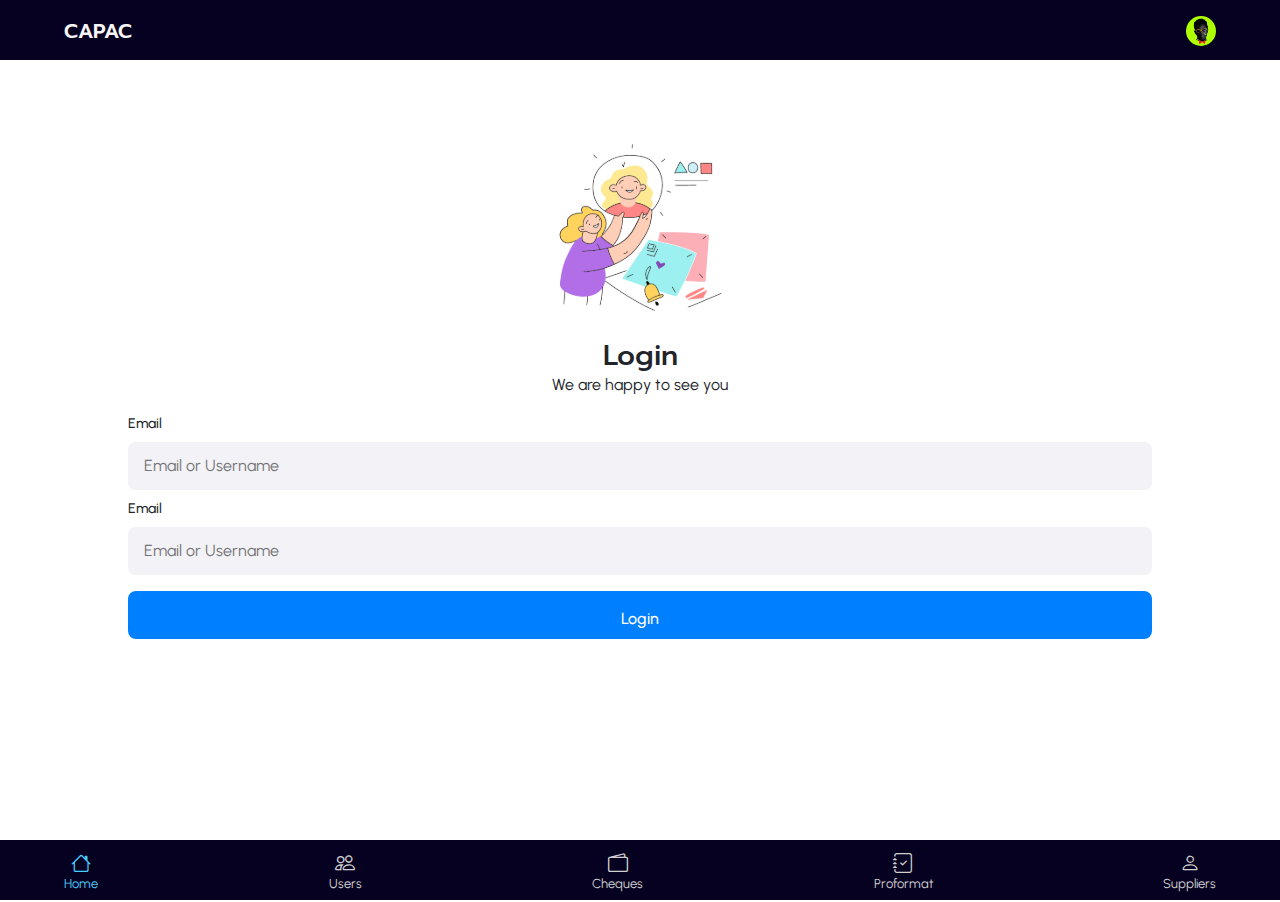
==== index.html @ 7c979ce4 "Setup the foundation" ====
<!DOCTYPE html>
<html lang="en">
<head>
    <meta charset="UTF-8">
    <meta name="viewport" content="width=device-width, initial-scale=1.0">
    <title>Home</title>
    <!-- Include custom css -->
    <link rel="stylesheet" href="./css/main.css">
    <!-- Css link / Google Font Prompt and Urbanist -->
    <link rel="preconnect" href="https://fonts.googleapis.com">
    <link rel="preconnect" href="https://fonts.gstatic.com" crossorigin>
    <link href="https://fonts.googleapis.com/css2?family=Prompt:wght@100;300;400;500;600;700;800;900&family=Urbanist:ital,wght@0,100..900;1,100..900&display=swap" rel="stylesheet">

    <!-- Include BootStrap -->
    <link href="https://cdn.jsdelivr.net/npm/bootstrap@5.3.3/dist/css/bootstrap.min.css" rel="stylesheet" integrity="sha384-QWTKZyjpPEjISv5WaRU9OFeRpok6YctnYmDr5pNlyT2bRjXh0JMhjY6hW+ALEwIH" crossorigin="anonymous">

    <!-- Import Icons -->
    <link rel="stylesheet" href="https://cdn.jsdelivr.net/npm/bootstrap-icons@1.11.3/font/bootstrap-icons.min.css">
</head>
<body>

    <div class="main-menu bg-dark-2  position-absolute bottom-0">
       <div class="mobile--content mx-auto">
            <div class="d-flex justify-content-between align-items-center">
                <a class="navigation active white-4 d-flex justify-content-center align-items-center flex-column" href="">
                    <i class="bi bi-house"></i>
                    <span class="">Home</span>
                </a>
                <a class="navigation white-4 d-flex justify-content-center align-items-center flex-column" href="">
                    <i class="bi bi-people"></i>
                    <span class="">Users</span>
                </a>
                <a class="navigation white-4 d-flex justify-content-center align-items-center flex-column" href="">
                    <i class="bi bi-wallet2"></i>
                    <span class="">Cheques</span>
                </a>
                <a class="navigation white-4 d-flex justify-content-center align-items-center flex-column" href="">
                    <i class="bi bi-journal-check"></i>
                    <span class="">Proformat</span>
                </a>
                <a class="navigation white-4 d-flex justify-content-center align-items-center flex-column" href="">
                    <i class="bi bi-person"></i>
                    <span class="">Suppliers</span>
                </a>
            
            </div>
       </div>
    </div>

    <header class="bg-dark-2">
        <div class="mobile--content mx-auto">
            <div class="d-flex justify-content-between align-items-center">
                <div class="logo">
                    <span class="fs-20 prompt-semibold white-1">CAPAC</span>
                </div>
                <div class=" profile rounded-circle bg-blue overflow-hidden">
                    <img src="./img/prodile.jpg" alt="" srcset="" class="img-fluid w-100 h-100">
                </div>
            </div>
        </div>
    </header>

    <div class="form-login ">
        <div class="w-80 mx-auto">
            <div class="img-log mx-auto mb-4">
                <img src="./img/loginn.svg" alt="" srcset="" class="w-100 h-100 img-fluid">
            </div>
            <h1 class="fs-28 text-center prompt-medium mb-0">Login</h1>
            <p class="text-center">We are happy to see you </p>

            <form action="" method="post">
                <div class="d-flex flex-column mb-2">
                    <label for="" class="fs-14 dark-gray-4 urbanist-medium mb-2">Email</label>
                    <input type="email" name="" id="" class="h-48 bg-gray-2 gray-3 p-16 rounded-8" placeholder="Email or Username">
                </div>
                <div class="d-flex flex-column mb-3">
                    <label for="" class="fs-14 dark-gray-4 urbanist-medium mb-2">Email</label>
                    <input type="email" name="" id="" class="h-48 bg-gray-2 gray-3 p-16 rounded-8" placeholder="Email or Username">
                </div>
                <div class="d-flex flex-column mb-3">
                    <button class="p-16 h-48 bg-blue white rounded-8 fs-16 urbanist-medium">Login</button>
                </div>
            </form>
        </div>
    </div>

    <!--Include JS Icons -->
    
    <!-- Include JS BootStrap -->
    <script src="https://cdn.jsdelivr.net/npm/bootstrap@5.3.3/dist/js/bootstrap.min.js" integrity="sha384-0pUGZvbkm6XF6gxjEnlmuGrJXVbNuzT9qBBavbLwCsOGabYfZo0T0to5eqruptLy" crossorigin="anonymous"></script>
    
</body>
</html>
---- css/main.css ----
/* import all css file */
@import url(font.css);
@import url(utilities.css);

*{
    margin: 0;
    padding: 0;
}
a {
    text-decoration: none !important;
}
input{
    border: none !important;
    font-size: 1rem;
}
input:focus{
    border: none !important;
    box-shadow: none !important;
}

button{
    border: none !important;
}
body{
    font-family: "urbanist", sans-serif !important;
    font-weight: 400;
    font-style: normal;
}
/* navigation */
.main-menu{
    width: 100%;
    height: 60px;
}

.navigation .bi{
    font-size: 20px;
    margin-bottom: -4px;
}

.navigation span{
    font-size: 13px;
}

.navigation.active{
    color: #48CEFF !important;
}

/* header */
header{
    height: 60px;
    padding: 8px 0;
}
.logo{
    width: 60px;
    height: 30px;
}
.profile{
    width: 30px;
    height: 30px;
}
header + .section {
    margin-top: 3rem;
  }

div:last-of-type .section{
    margin-bottom: 70px;
}
/* login Form */
.form-login{
    padding: 80px 0px !important;
}
.img-log{
    width: 175px;
    height: 175px;
}

/*  */
.box{
    width: 106px;
    height: 45px;
}
.bt-badge{
    height: 32px;
    padding: 6px 8px;
}

.search{
    height: 50px;
}

.user-img{
    height: 50px;
    width: 50px;
}

.profile-box{
    border-radius: 2.5rem 2.5rem 0 0;
    padding: 3rem 0 3rem 0 ;
}
.section-link{
    padding: 1.5rem 0 1.5rem 0 ;
    margin-bottom: 100px;
}
.user-p{
    width: 100px;
    height: 100px;
}
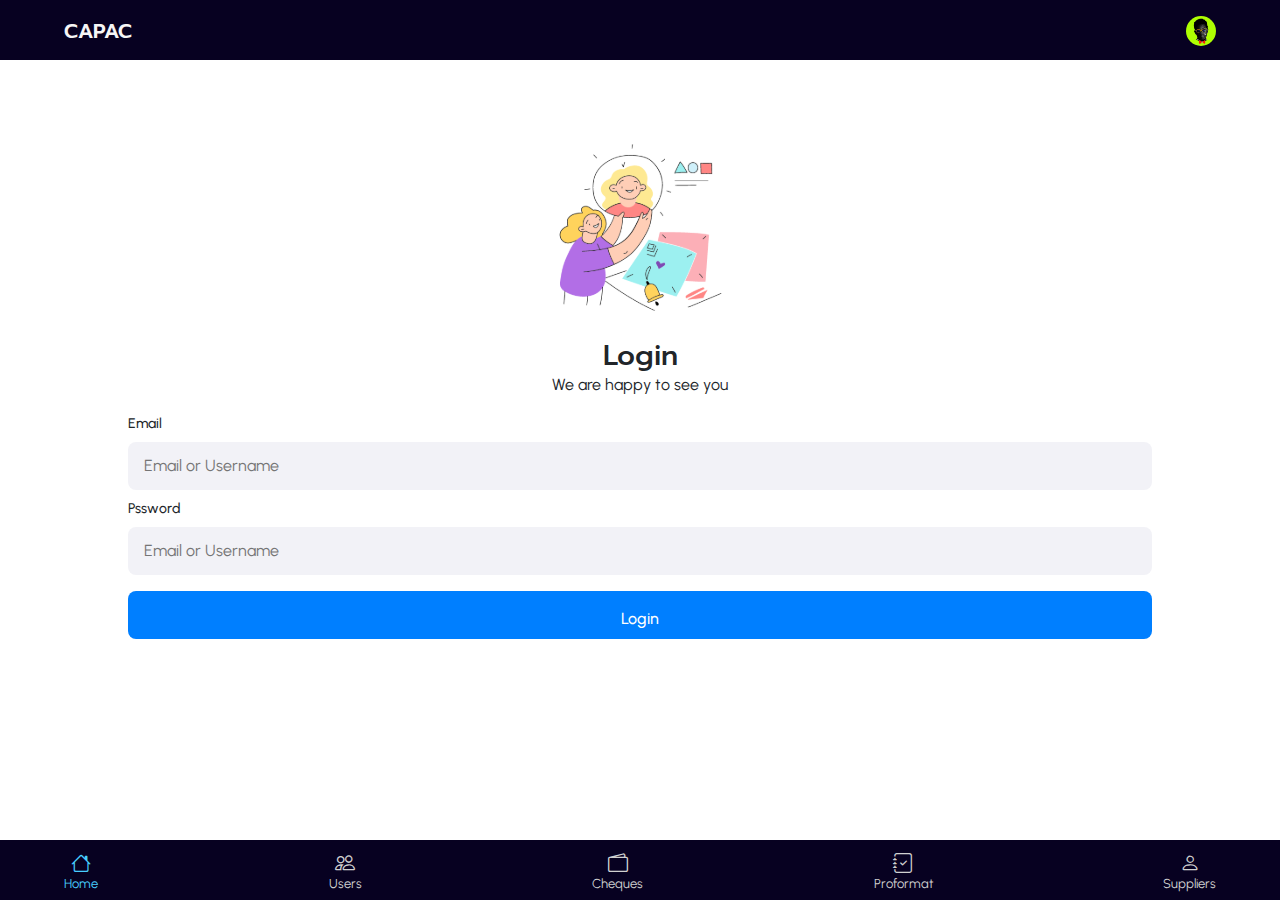
==== commit 76f0c50d: "fix Navigation Link" ====
--- a/index.html
+++ b/index.html
@@ -22,23 +22,23 @@
     <div class="main-menu bg-dark-2  position-absolute bottom-0">
        <div class="mobile--content mx-auto">
             <div class="d-flex justify-content-between align-items-center">
-                <a class="navigation active white-4 d-flex justify-content-center align-items-center flex-column" href="">
+                <a class="navigation active white-4 d-flex justify-content-center align-items-center flex-column" href="./html/home.html">
                     <i class="bi bi-house"></i>
                     <span class="">Home</span>
                 </a>
-                <a class="navigation white-4 d-flex justify-content-center align-items-center flex-column" href="">
+                <a class="navigation white-4 d-flex justify-content-center align-items-center flex-column" href="./html/users.html">
                     <i class="bi bi-people"></i>
                     <span class="">Users</span>
                 </a>
-                <a class="navigation white-4 d-flex justify-content-center align-items-center flex-column" href="">
+                <a class="navigation white-4 d-flex justify-content-center align-items-center flex-column" href="./html/cheque.html">
                     <i class="bi bi-wallet2"></i>
                     <span class="">Cheques</span>
                 </a>
-                <a class="navigation white-4 d-flex justify-content-center align-items-center flex-column" href="">
+                <a class="navigation white-4 d-flex justify-content-center align-items-center flex-column" href="./html/proformat.html">
                     <i class="bi bi-journal-check"></i>
                     <span class="">Proformat</span>
                 </a>
-                <a class="navigation white-4 d-flex justify-content-center align-items-center flex-column" href="">
+                <a class="navigation white-4 d-flex justify-content-center align-items-center flex-column" href="./html/supplier.html">
                     <i class="bi bi-person"></i>
                     <span class="">Suppliers</span>
                 </a>
@@ -50,12 +50,12 @@
     <header class="bg-dark-2">
         <div class="mobile--content mx-auto">
             <div class="d-flex justify-content-between align-items-center">
-                <div class="logo">
+                <a class="logo" href="#">
                     <span class="fs-20 prompt-semibold white-1">CAPAC</span>
-                </div>
-                <div class=" profile rounded-circle bg-blue overflow-hidden">
+                </a>
+                <a href="./html/profile.html" class=" profile rounded-circle bg-blue overflow-hidden">
                     <img src="./img/prodile.jpg" alt="" srcset="" class="img-fluid w-100 h-100">
-                </div>
+                </a>
             </div>
         </div>
     </header>
@@ -74,8 +74,8 @@
                     <input type="email" name="" id="" class="h-48 bg-gray-2 gray-3 p-16 rounded-8" placeholder="Email or Username">
                 </div>
                 <div class="d-flex flex-column mb-3">
-                    <label for="" class="fs-14 dark-gray-4 urbanist-medium mb-2">Email</label>
-                    <input type="email" name="" id="" class="h-48 bg-gray-2 gray-3 p-16 rounded-8" placeholder="Email or Username">
+                    <label for="" class="fs-14 dark-gray-4 urbanist-medium mb-2">Pssword</label>
+                    <input type="password" name="" id="" class="h-48 bg-gray-2 gray-3 p-16 rounded-8" placeholder="Email or Username">
                 </div>
                 <div class="d-flex flex-column mb-3">
                     <button class="p-16 h-48 bg-blue white rounded-8 fs-16 urbanist-medium">Login</button>
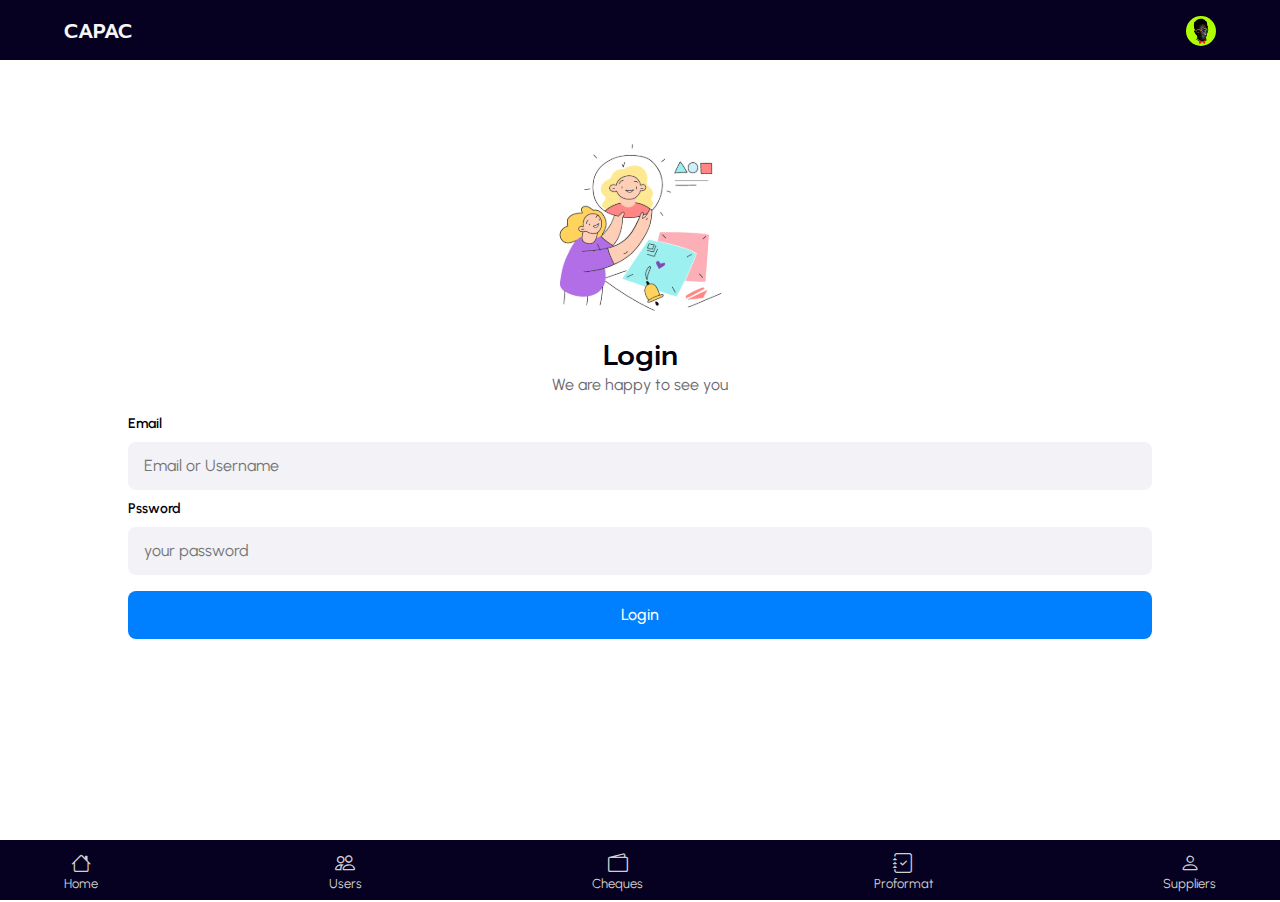
==== commit 78ff289d: "Add js event" ====
--- a/index.html
+++ b/index.html
@@ -22,7 +22,7 @@
     <div class="main-menu bg-dark-2  position-absolute bottom-0">
        <div class="mobile--content mx-auto">
             <div class="d-flex justify-content-between align-items-center">
-                <a class="navigation active white-4 d-flex justify-content-center align-items-center flex-column" href="./html/home.html">
+                <a class="navigation  white-4 d-flex justify-content-center align-items-center flex-column" href="./html/home.html">
                     <i class="bi bi-house"></i>
                     <span class="">Home</span>
                 </a>
@@ -66,19 +66,19 @@
                 <img src="./img/loginn.svg" alt="" srcset="" class="w-100 h-100 img-fluid">
             </div>
             <h1 class="fs-28 text-center prompt-medium mb-0">Login</h1>
-            <p class="text-center">We are happy to see you </p>
+            <p class="text-center gray-3">We are happy to see you </p>
 
             <form action="" method="post">
                 <div class="d-flex flex-column mb-2">
-                    <label for="" class="fs-14 dark-gray-4 urbanist-medium mb-2">Email</label>
+                    <label for="" class="fs-14 dark-gray-4 urbanist-semibold mb-2">Email</label>
                     <input type="email" name="" id="" class="h-48 bg-gray-2 gray-3 p-16 rounded-8" placeholder="Email or Username">
                 </div>
                 <div class="d-flex flex-column mb-3">
-                    <label for="" class="fs-14 dark-gray-4 urbanist-medium mb-2">Pssword</label>
-                    <input type="password" name="" id="" class="h-48 bg-gray-2 gray-3 p-16 rounded-8" placeholder="Email or Username">
+                    <label for="" class="fs-14 dark-gray-4 urbanist-semibold mb-2">Pssword</label>
+                    <input type="password" name="" id="" class="h-48 bg-gray-2 gray-3 p-16 rounded-8" placeholder="your password">
                 </div>
                 <div class="d-flex flex-column mb-3">
-                    <button class="p-16 h-48 bg-blue white rounded-8 fs-16 urbanist-medium">Login</button>
+                    <button class=" h-48 bg-blue white rounded-8 fs-16 urbanist-medium text-center">Login</button>
                 </div>
             </form>
         </div>
--- a/css/main.css
+++ b/css/main.css
@@ -26,6 +26,7 @@
     font-family: "urbanist", sans-serif !important;
     font-weight: 400;
     font-style: normal;
+    color: #020010 !important;
 }
 /* navigation */
 .main-menu{
@@ -95,14 +96,36 @@
 }
 
 .profile-box{
-    border-radius: 2.5rem 2.5rem 0 0;
+    border-radius: 2.5rem;
     padding: 3rem 0 3rem 0 ;
 }
 .section-link{
-    padding: 1.5rem 0 1.5rem 0 ;
-    margin-bottom: 100px;
+    padding: 1rem 0 1rem 0 ;
+    margin-bottom: 60px;
 }
 .user-p{
     width: 100px;
     height: 100px;
 }
+/* table */
+
+
+/* .accorddion {
+    border: 4px solid #fff;
+    background: linear-gradient(to right, #f6f9fd, #ffffff);
+  }
+  .accord-item {
+    animation: testim-show 0.5s ease-in-out forwards;
+  } */
+  .accordion-item {
+    animation: testim-show 0.5s ease-in-out forwards;
+  }
+
+  .accordion--item {
+    animation: testim-show 0.5s ease-in-out forwards;
+  }
+  
+  .hide {
+    display: none;
+    animation: testim-out 0.5s ease-in-out forwards;
+  }
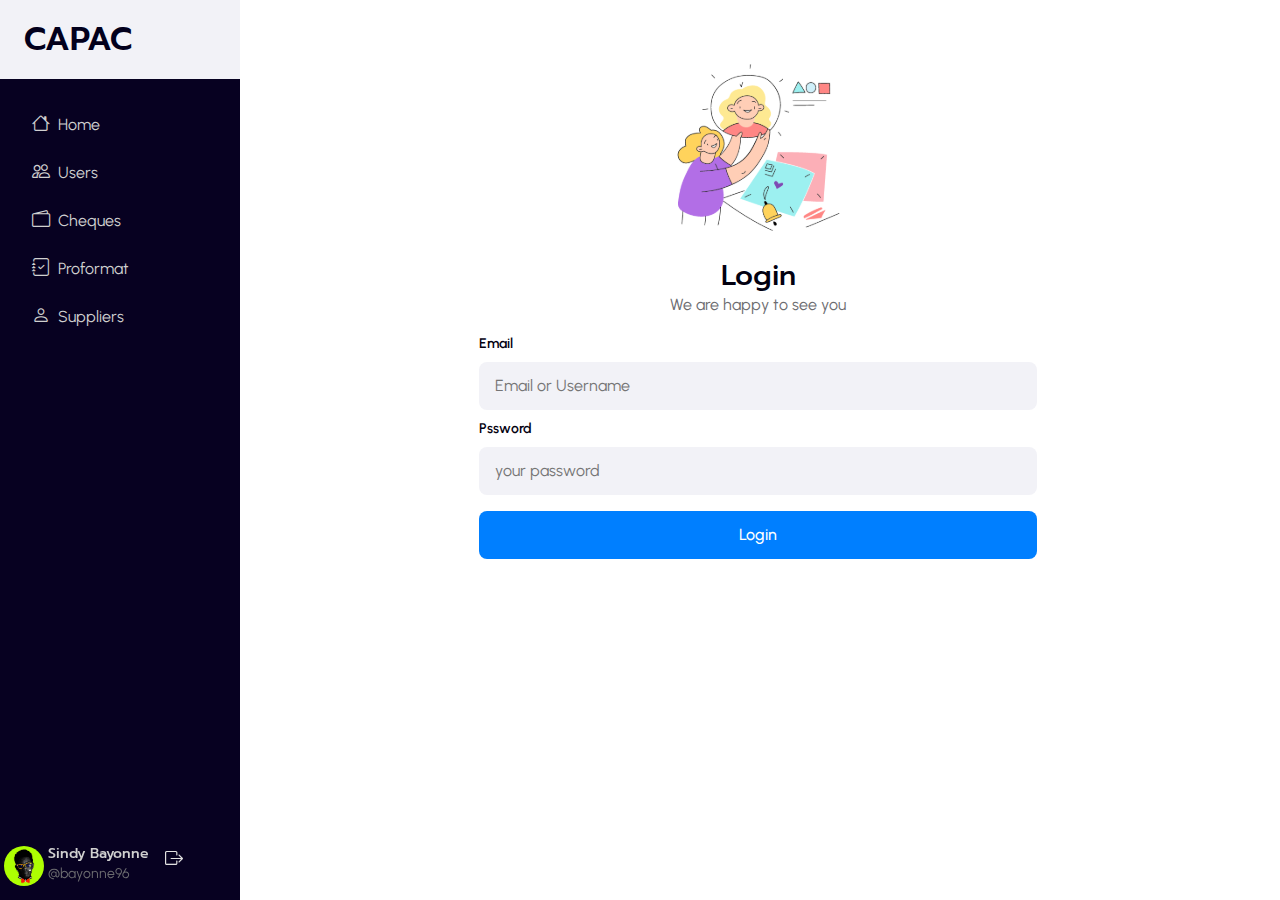
==== commit a316c6a2: "Implement web version" ====
--- a/index.html
+++ b/index.html
@@ -18,71 +18,97 @@
     <link rel="stylesheet" href="https://cdn.jsdelivr.net/npm/bootstrap-icons@1.11.3/font/bootstrap-icons.min.css">
 </head>
 <body>
+    <div class="main-body ">
+        <div class="main-menu bg-dark-2  fixed-bottom">
+            <div class="logo bg-gray-2 w-100 middle-content mb-4">
+               
+                    <span class="prompt-semibold dark-1">CAPAC</span>
+               
+            </div>
+            <div class="mobile--content mx-auto">
+                 <div class="d-flex justify-content-between align-items-center">
+                     <a class="navigation  white-4 d-flex justify-content-center align-items-center flex-column" href="./html/home.html">
+                         <i class="bi bi-house"></i>
+                         <span class="">Home</span>
+                     </a>
+                     <a class="navigation white-4 d-flex justify-content-center align-items-center flex-column" href="./html/users.html">
+                         <i class="bi bi-people"></i>
+                         <span class="">Users</span>
+                     </a>
+                     <a class="navigation white-4 d-flex justify-content-center align-items-center flex-column" href="./html/cheque.html">
+                         <i class="bi bi-wallet2"></i>
+                         <span class="">Cheques</span>
+                     </a>
+                     <a class="navigation white-4 d-flex justify-content-center align-items-center flex-column" href="./html/proformat.html">
+                         <i class="bi bi-journal-check"></i>
+                         <span class="">Proformat</span>
+                     </a>
+                     <a class="navigation white-4 d-flex justify-content-center align-items-center flex-column" href="./html/supplier.html">
+                         <i class="bi bi-person"></i>
+                         <span class="">Suppliers</span>
+                     </a>
+                 
+                 </div>
+            </div>
+          
+            <div class="web-profile d-flex  fixed-bottom gap-3">
+                <div class="d-flex gap-1">
+                    <div class="web-pro-img rounded-circle overflow-hidden">
+                        <img src="./img/prodile.jpg" alt="" srcset="" class="w-100 h-100 img-fluid">
+                    </div>
+                    <div class="">
+                        <h4 class="fs-14 prompt-medium white-4 mb-0">Sindy Bayonne</h4>
+                        <p class="gray-3 fs-14">@bayonne96</p>
+                    </div>
+                </div>
+                <i class="bi bi-box-arrow-right white-3 fs-18"></i>
+            </div>
+        </div>
+         <div class="main-content w-100">
+            <section class="form-login mx-auto">
+                <div class="w-80 mx-auto">
+                    <div class="img-log mx-auto mb-4">
+                        <img src="./img/loginn.svg" alt="" srcset="" class="w-100 h-100 img-fluid">
+                    </div>
+                    <h1 class="fs-28 text-center prompt-medium mb-0">Login</h1>
+                    <p class="text-center gray-3">We are happy to see you </p>
+        
+                    <form action="" method="post">
+                        <div class="d-flex flex-column mb-2">
+                            <label for="" class="fs-14 dark-gray-4 urbanist-semibold mb-2">Email</label>
+                            <input type="email" name="" id="" class="h-48 bg-gray-2 gray-3 p-16 rounded-8" placeholder="Email or Username">
+                        </div>
+                        <div class="d-flex flex-column mb-3">
+                            <label for="" class="fs-14 dark-gray-4 urbanist-semibold mb-2">Pssword</label>
+                            <input type="password" name="" id="" class="h-48 bg-gray-2 gray-3 p-16 rounded-8" placeholder="your password">
+                        </div>
+                        <div class="d-flex flex-column mb-3">
+                            <button class=" h-48 bg-blue white rounded-8 fs-16 urbanist-medium text-center">Login</button>
+                        </div>
+                    </form>
+                </div>
+            </section>
+         </div>
+    </div>
+   
 
-    <div class="main-menu bg-dark-2  position-absolute bottom-0">
-       <div class="mobile--content mx-auto">
-            <div class="d-flex justify-content-between align-items-center">
-                <a class="navigation  white-4 d-flex justify-content-center align-items-center flex-column" href="./html/home.html">
-                    <i class="bi bi-house"></i>
-                    <span class="">Home</span>
-                </a>
-                <a class="navigation white-4 d-flex justify-content-center align-items-center flex-column" href="./html/users.html">
-                    <i class="bi bi-people"></i>
-                    <span class="">Users</span>
-                </a>
-                <a class="navigation white-4 d-flex justify-content-center align-items-center flex-column" href="./html/cheque.html">
-                    <i class="bi bi-wallet2"></i>
-                    <span class="">Cheques</span>
-                </a>
-                <a class="navigation white-4 d-flex justify-content-center align-items-center flex-column" href="./html/proformat.html">
-                    <i class="bi bi-journal-check"></i>
-                    <span class="">Proformat</span>
-                </a>
-                <a class="navigation white-4 d-flex justify-content-center align-items-center flex-column" href="./html/supplier.html">
-                    <i class="bi bi-person"></i>
-                    <span class="">Suppliers</span>
-                </a>
-            
-            </div>
-       </div>
-    </div>
-
-    <header class="bg-dark-2">
+    <header class="bg-dark-2 py-2 mobile-header">
         <div class="mobile--content mx-auto">
             <div class="d-flex justify-content-between align-items-center">
-                <a class="logo" href="#">
-                    <span class="fs-20 prompt-semibold white-1">CAPAC</span>
-                </a>
-                <a href="./html/profile.html" class=" profile rounded-circle bg-blue overflow-hidden">
-                    <img src="./img/prodile.jpg" alt="" srcset="" class="img-fluid w-100 h-100">
-                </a>
+                <div class="d-flex align-items-center gap-2">
+                    <i class="bi bi-filter-left white-4 fs-28 _menu"></i>
+                    <a class="logo" href="#">
+                        <span class="fs-20 prompt-semibold white-1">CAPAC</span>
+                    </a>
+                </div>
+                    <a href="./html/profile.html" class=" profile rounded-circle bg-blue overflow-hidden">
+                        <img src="./img/prodile.jpg" alt="" srcset="" class="img-fluid w-100 h-100">
+                    </a>
             </div>
         </div>
     </header>
 
-    <div class="form-login ">
-        <div class="w-80 mx-auto">
-            <div class="img-log mx-auto mb-4">
-                <img src="./img/loginn.svg" alt="" srcset="" class="w-100 h-100 img-fluid">
-            </div>
-            <h1 class="fs-28 text-center prompt-medium mb-0">Login</h1>
-            <p class="text-center gray-3">We are happy to see you </p>
-
-            <form action="" method="post">
-                <div class="d-flex flex-column mb-2">
-                    <label for="" class="fs-14 dark-gray-4 urbanist-semibold mb-2">Email</label>
-                    <input type="email" name="" id="" class="h-48 bg-gray-2 gray-3 p-16 rounded-8" placeholder="Email or Username">
-                </div>
-                <div class="d-flex flex-column mb-3">
-                    <label for="" class="fs-14 dark-gray-4 urbanist-semibold mb-2">Pssword</label>
-                    <input type="password" name="" id="" class="h-48 bg-gray-2 gray-3 p-16 rounded-8" placeholder="your password">
-                </div>
-                <div class="d-flex flex-column mb-3">
-                    <button class=" h-48 bg-blue white rounded-8 fs-16 urbanist-medium text-center">Login</button>
-                </div>
-            </form>
-        </div>
-    </div>
+   
 
     <!--Include JS Icons -->
     
--- a/css/main.css
+++ b/css/main.css
@@ -2,6 +2,7 @@
 /* import all css file */
 @import url(font.css);
 @import url(utilities.css);
+@import url(web.css);
 
 *{
     margin: 0;
@@ -49,7 +50,6 @@
 
 /* header */
 header{
-    height: 60px;
     padding: 8px 0;
 }
 .logo{
@@ -69,7 +69,7 @@
 }
 /* login Form */
 .form-login{
-    padding: 80px 0px !important;
+    padding: 60px 0px !important;
 }
 .img-log{
     width: 175px;
@@ -108,7 +108,10 @@
     height: 100px;
 }
 /* table */
-
+table tbody tr td{
+    color: #6C6C70 !important;
+    font-size: 0.875rem;
+}
 
 /* .accorddion {
     border: 4px solid #fff;
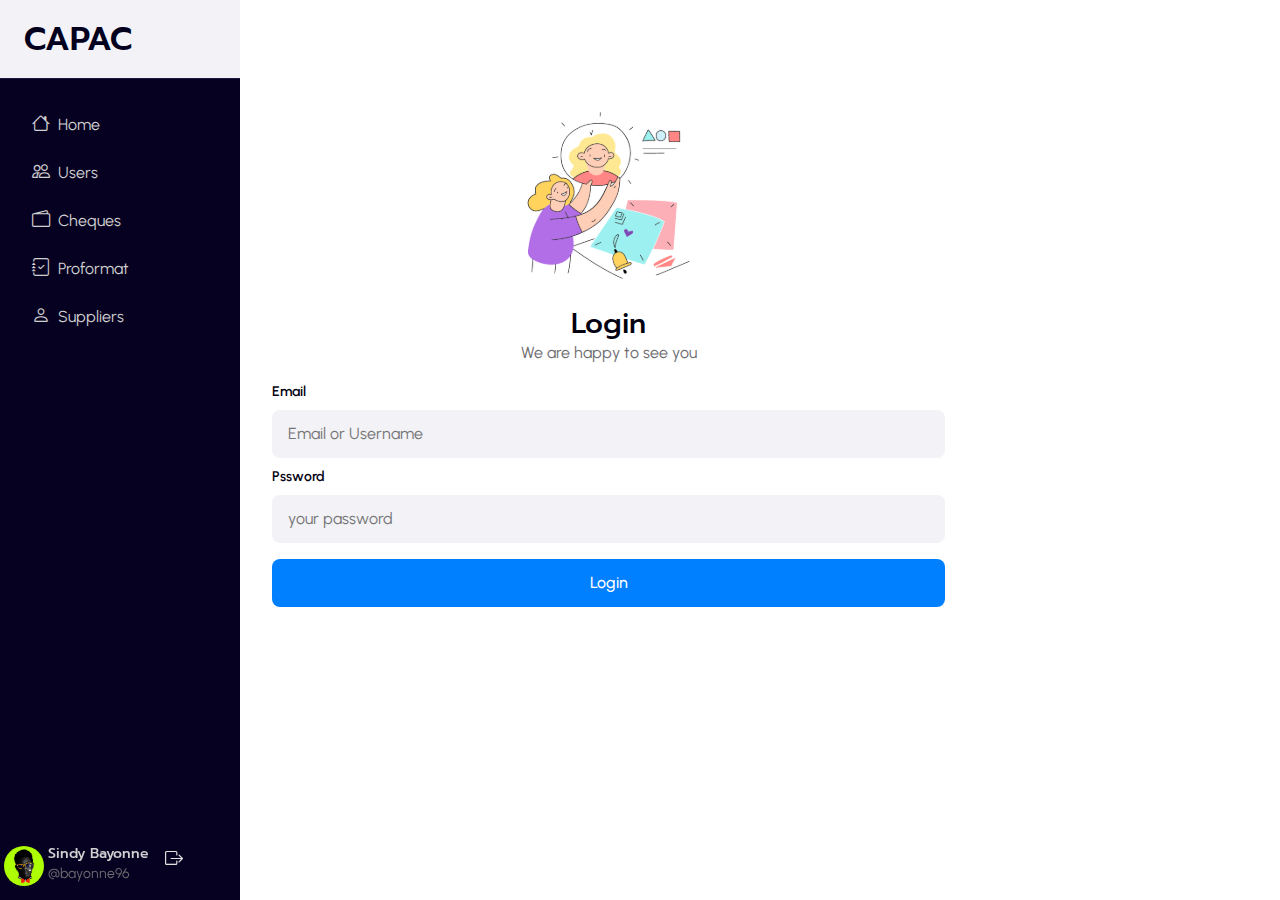
==== commit 686e715e: "fix login form issue" ====
--- a/index.html
+++ b/index.html
@@ -65,8 +65,23 @@
             </div>
         </div>
          <div class="main-content w-100">
-            <section class="form-login mx-auto">
-                <div class="w-80 mx-auto">
+            <header class="bg-dark-2 py-2 mobile-header fixed-top">
+                <div class="container-fluid mobile--content">
+                    <div class="d-flex justify-content-between align-items-center">
+                        <div class="d-flex align-items-center gap-2">
+                            <i class="bi bi-filter-left white-4 fs-28 _menu"></i>
+                            <a class="logo" href="#">
+                                <span class="fs-20 prompt-semibold white-1">CAPAC</span>
+                            </a>
+                        </div>
+                            <a href="./html/profile.html" class=" profile rounded-circle bg-blue overflow-hidden">
+                                <img src="./img/prodile.jpg" alt="" srcset="" class="img-fluid w-100 h-100">
+                            </a>
+                    </div>
+                </div>
+            </header>
+            <section class="section form-login">
+                <div class="container-fluid">
                     <div class="img-log mx-auto mb-4">
                         <img src="./img/loginn.svg" alt="" srcset="" class="w-100 h-100 img-fluid">
                     </div>
@@ -92,21 +107,7 @@
     </div>
    
 
-    <header class="bg-dark-2 py-2 mobile-header">
-        <div class="mobile--content mx-auto">
-            <div class="d-flex justify-content-between align-items-center">
-                <div class="d-flex align-items-center gap-2">
-                    <i class="bi bi-filter-left white-4 fs-28 _menu"></i>
-                    <a class="logo" href="#">
-                        <span class="fs-20 prompt-semibold white-1">CAPAC</span>
-                    </a>
-                </div>
-                    <a href="./html/profile.html" class=" profile rounded-circle bg-blue overflow-hidden">
-                        <img src="./img/prodile.jpg" alt="" srcset="" class="img-fluid w-100 h-100">
-                    </a>
-            </div>
-        </div>
-    </header>
+    
 
    
 
--- a/css/main.css
+++ b/css/main.css
@@ -10,6 +10,9 @@
 }
 a {
     text-decoration: none !important;
+}
+table tr td, table tr th{
+    background: none !important;
 }
 input{
     border: none !important;
@@ -48,6 +51,20 @@
     color: #48CEFF !important;
 }
 
+/* other link */
+.other-link{
+    transition: color .4s ease-in-out;
+}
+.other-link:hover{
+    color: #1eb0ff;
+}
+.other-link.active{
+    padding: 0.30rem 0.55rem;
+    border: 1px solid #48CEFF;
+    color: #48CEFF;
+    border-radius: 50px;
+}
+
 /* header */
 header{
     padding: 8px 0;
@@ -55,6 +72,7 @@
 .logo{
     width: 60px;
     height: 30px;
+    border-bottom: 1px solid rgba(27, 22, 70, 70) ;
 }
 .profile{
     width: 30px;
@@ -99,10 +117,7 @@
     border-radius: 2.5rem;
     padding: 3rem 0 3rem 0 ;
 }
-.section-link{
-    padding: 1rem 0 1rem 0 ;
-    margin-bottom: 60px;
-}
+
 .user-p{
     width: 100px;
     height: 100px;
@@ -113,13 +128,7 @@
     font-size: 0.875rem;
 }
 
-/* .accorddion {
-    border: 4px solid #fff;
-    background: linear-gradient(to right, #f6f9fd, #ffffff);
-  }
-  .accord-item {
-    animation: testim-show 0.5s ease-in-out forwards;
-  } */
+
   .accordion-item {
     animation: testim-show 0.5s ease-in-out forwards;
   }
@@ -132,3 +141,152 @@
     display: none;
     animation: testim-out 0.5s ease-in-out forwards;
   }
+
+:root {
+	--displacement: -0.1rem;
+	--tremble: -10deg;
+	--trembleF: 5deg;
+
+	--iPos: 50%;
+	--bPos: -75%;
+	--fPos: -50%;
+
+	--time: 430ms;
+}
+
+.switch {margin: auto; }
+
+.switch-wrapper {
+    position: relative;
+    display: flex;
+    align-items: center;
+    justify-content: center;
+    width: 4rem;
+    height: 2rem;
+    background: #D8D8DC;
+    border-radius: 99rem;
+    transform-origin: left center;
+    animation: checked__wrapper var(--time) ease-in forwards;
+}
+
+.switch-wrapper::before,
+.switch-wrapper::after {
+    content: "";
+    position: absolute;
+    width: 100%;
+    height: 100%;
+    border-radius: inherit;
+    transform-origin: inherit;
+    animation: inherit;
+    mix-blend-mode: inherit;
+}
+
+.switch-wrapper::before {
+    border-color:#fff;
+}
+
+.switch-wrapper::after {
+    border-color: none;
+}
+
+
+.switch-toggle {
+width: 1.5rem;
+height: 1.5rem;
+border-radius: 99rem;
+box-shadow: inset 0 0 0 2px #adadb5;
+transform-origin: inherit;
+animation: checked__toggle var(--time) ease-in forwards;
+}
+
+input:active + .switch-wrapper .switch-toggle {
+    width: 1.6rem;
+}
+
+input:checked +  .switch-wrapper {
+transform-origin: right center;
+animation-name: checked__wrapper--r;
+}
+
+input:checked + .switch-wrapper .switch-toggle {
+    background: #adadb5;
+    animation-name: checked__toggle--r;
+}
+
+@keyframes checked__wrapper {
+	0%,
+	45%,
+	100% {
+		transform: rotateY(0deg);
+	}
+	48% {
+		transform: translateX(var(--displacement));
+	}
+	55% {
+		transform: rotateZ(var(--displacement));
+	}
+
+	65% {
+		transform: rotateZ(var(--displacement));
+	}
+}
+
+@keyframes checked__wrapper--r {
+	0%,
+	45%,
+	100% {
+		transform: rotateY(0deg);
+	}
+	48% {
+		transform: translateX(calc(-1 * var(--displacement)));
+	}
+	55% {
+		transform: rotateZ(calc(-1 * var(--displacement)));
+	}
+
+	65% {
+		transform: rotateZ(calc(-1 * var(--displacement)));
+	}
+}
+
+@keyframes checked__toggle {
+	0% {
+		background: #D8D8DC;
+		transform: translateX(var(--iPos)) scale(1.25, 1);
+	}
+	45% {
+		background: #D8D8DC;
+		transform: translateX(var(--bPos)) scale(1, 1);
+	}
+	50% {
+		background: transparent;
+		transform: translateX(var(--bPos)) scale(0.5, 1.1);
+	}
+	65% {
+		transform: translateX(var(--bPos)) scale(1, 1);
+	}
+	100% {
+		transform: translateX(var(--fPos));
+	}
+}
+
+@keyframes checked__toggle--r {
+	0% {
+		background: transparent;
+		transform: translateX(calc(-1 * var(--iPos))) scale(1.25, 1);
+	}
+	45% {
+		background: transparent;
+		transform: translateX(calc(-1 * var(--bPos))) scale(1, 1);
+	}
+	50% {
+		background: #D8D8DC;
+		transform: translateX(calc(-1 * var(--bPos))) scale(0.5, 1.1);
+	}
+	65% {
+		transform: translateX(calc(-1 * var(--bPos))) scale(1, 1);
+	}
+	100% {
+		transform: translateX(calc(-1 * var(--fPos)));
+	}
+}
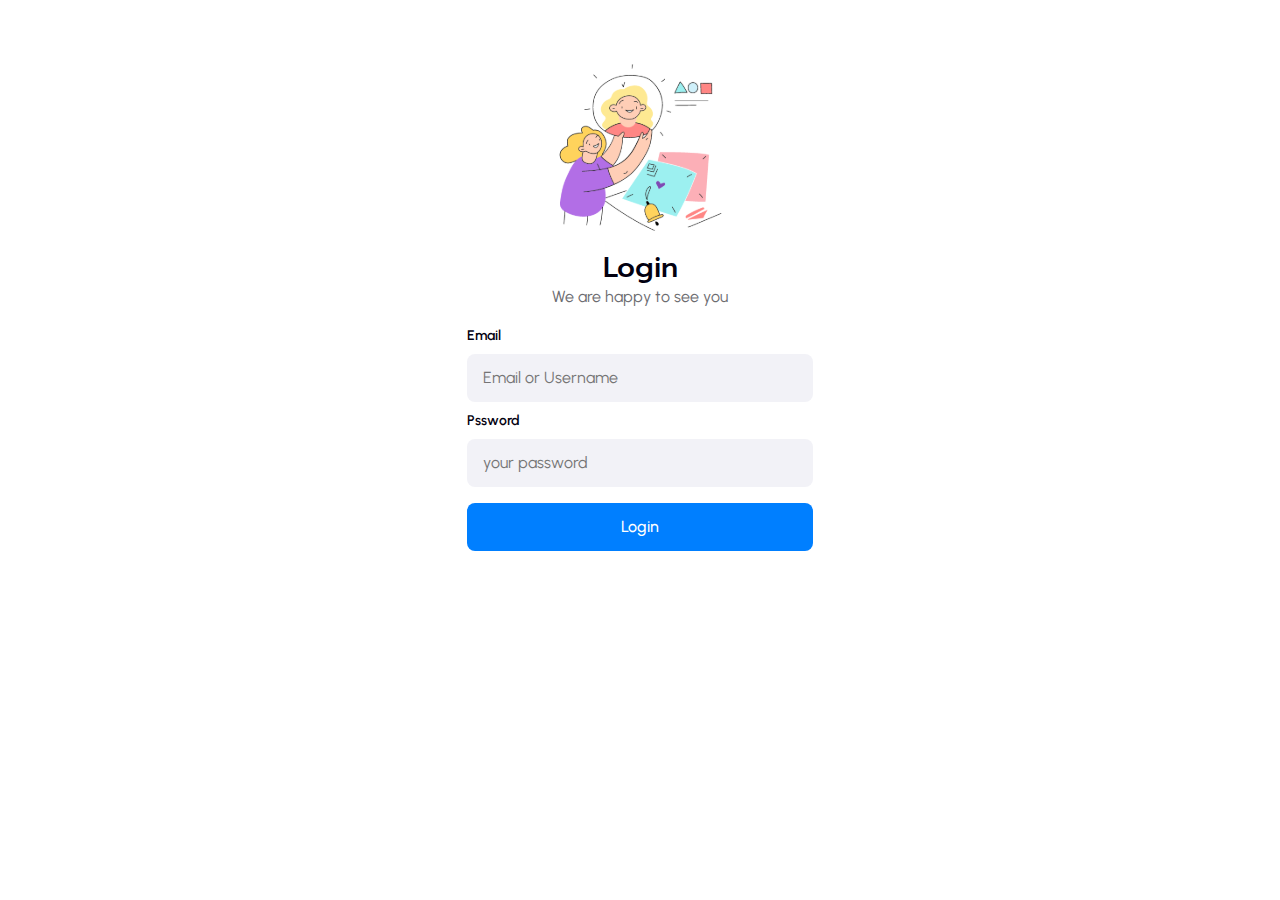
==== commit 13725076: "Fix fiter data issue" ====
--- a/index.html
+++ b/index.html
@@ -19,11 +19,11 @@
 </head>
 <body>
     <div class="main-body ">
-        <div class="main-menu bg-dark-2  fixed-bottom">
-            <div class="logo bg-gray-2 w-100 middle-content mb-4">
-               
-                    <span class="prompt-semibold dark-1">CAPAC</span>
-               
+        <!-- <div class="main-menu bg-dark-2  fixed-bottom">
+            <div class="logo bg-dark-2 w-100 middle-content mb-4">
+                <a href="./html/home.html">
+                    <span class="prompt-semibold blue">CAPAC</span>
+                </a>
             </div>
             <div class="mobile--content mx-auto">
                  <div class="d-flex justify-content-between align-items-center">
@@ -63,13 +63,31 @@
                 </div>
                 <i class="bi bi-box-arrow-right white-3 fs-18"></i>
             </div>
-        </div>
+        </div> -->
          <div class="main-content w-100">
-            <header class="bg-dark-2 py-2 mobile-header fixed-top">
-                <div class="container-fluid mobile--content">
-                    <div class="d-flex justify-content-between align-items-center">
+            <header class="bg-dark-2 py-2 mobile-header fixed-top ">
+                <div class="container-fluid">
+                    <div class="d-flex justify-content-between align-items-center position-relative">
                         <div class="d-flex align-items-center gap-2">
-                            <i class="bi bi-filter-left white-4 fs-28 _menu"></i>
+                           <div class="_menu-container">
+                                <div class="_menu">
+                                    <i class="bi bi-filter-left white-4 fs-28 "></i>
+                                </div>
+                                <div class="bg-gray-2 p-16 _menu-dropdown position-absolute  start-0 ">
+                                    <a class="_menu-item  gap-2 d-flex  align-items-center darkGray-4 px-2 py-2" href="./html/requisition.html">
+                                        <i class="bi bi-bookmarks"></i> 
+                                        <span>Requisition</span>
+                                    </a>
+                                    <a class="_menu-item  gap-2 d-flex  align-items-center darkGray-4 px-2 py-2" href="./html/receipt.html">
+                                        <i class="bi bi-receipt"></i>
+                                        <span>Receipts</span>
+                                    </a>
+                                    <a class="_menu-item  gap-2 d-flex  align-items-center darkGray-4 px-2 py-2" href="./html/product.html">
+                                        <i class="bi bi-bag"></i>
+                                        <span>Products</span>
+                                    </a>
+                                </div>
+                           </div>
                             <a class="logo" href="#">
                                 <span class="fs-20 prompt-semibold white-1">CAPAC</span>
                             </a>
@@ -80,9 +98,9 @@
                     </div>
                 </div>
             </header>
-            <section class="section form-login">
+            <section class="section form-login ">
                 <div class="container-fluid">
-                    <div class="img-log mx-auto mb-4">
+                    <div class="img-log mx-auto mb-3">
                         <img src="./img/loginn.svg" alt="" srcset="" class="w-100 h-100 img-fluid">
                     </div>
                     <h1 class="fs-28 text-center prompt-medium mb-0">Login</h1>
@@ -111,7 +129,8 @@
 
    
 
-    <!--Include JS Icons -->
+    <!--Include Custom JS -->
+    <script src="./js/script.js"></script>
     
     <!-- Include JS BootStrap -->
     <script src="https://cdn.jsdelivr.net/npm/bootstrap@5.3.3/dist/js/bootstrap.min.js" integrity="sha384-0pUGZvbkm6XF6gxjEnlmuGrJXVbNuzT9qBBavbLwCsOGabYfZo0T0to5eqruptLy" crossorigin="anonymous"></script>
--- a/css/main.css
+++ b/css/main.css
@@ -17,11 +17,14 @@
 input{
     border: none !important;
     font-size: 1rem;
+    color: #6C6C70;
 }
 input:focus{
     border: none !important;
     box-shadow: none !important;
-}
+    outline: none !important;
+}
+
 
 button{
     border: none !important;
@@ -129,18 +132,59 @@
 }
 
 
-  .accordion-item {
+  .accordion-item,.accordion--item {
     animation: testim-show 0.5s ease-in-out forwards;
   }
 
-  .accordion--item {
-    animation: testim-show 0.5s ease-in-out forwards;
+  ._menu-dropdown{
+    animation: drop-show 0.5s ease-in-out forwards;
   }
   
   .hide {
     display: none;
     animation: testim-out 0.5s ease-in-out forwards;
   }
+  .proformat,.supplier,.cheque,.requisition,.receipt
+  {display: block !important;}
+  .proformat.hide,.supplier.hide,.cheque.hide,.requisition.hide, .receipt.hide
+  {display: none !important;}
+
+  ._menu-dropdown{
+    width: 12rem;
+    border-radius: 0 1rem 1rem 1rem;
+    margin-top: 0.6rem;
+  }
+  ._menu-dropdown ._menu-item {
+    cursor: pointer;
+  }
+  ._menu-dropdown ._menu-item .bi{
+    font-size: 20px;
+  }
+  ._menu-dropdown ._menu-item{
+    border-bottom: 0.05px solid #D8D8DC;
+  }
+  ._menu-dropdown ._menu-item span{
+    font-size: 1rem;
+}
+._menu-dropdown ._menu-item:last-child{
+    border-bottom: none;
+}
+
+
+/* Table Filter */
+.result tr[visible=false],
+.no-result {
+  display: none;
+}
+
+.result tr[visible=true] {
+  display: table-row;
+}
+
+
+/* .navigation.active{
+    color: #48CEFF !important;
+} */
 
 :root {
 	--displacement: -0.1rem;
@@ -213,80 +257,3 @@
     animation-name: checked__toggle--r;
 }
 
-@keyframes checked__wrapper {
-	0%,
-	45%,
-	100% {
-		transform: rotateY(0deg);
-	}
-	48% {
-		transform: translateX(var(--displacement));
-	}
-	55% {
-		transform: rotateZ(var(--displacement));
-	}
-
-	65% {
-		transform: rotateZ(var(--displacement));
-	}
-}
-
-@keyframes checked__wrapper--r {
-	0%,
-	45%,
-	100% {
-		transform: rotateY(0deg);
-	}
-	48% {
-		transform: translateX(calc(-1 * var(--displacement)));
-	}
-	55% {
-		transform: rotateZ(calc(-1 * var(--displacement)));
-	}
-
-	65% {
-		transform: rotateZ(calc(-1 * var(--displacement)));
-	}
-}
-
-@keyframes checked__toggle {
-	0% {
-		background: #D8D8DC;
-		transform: translateX(var(--iPos)) scale(1.25, 1);
-	}
-	45% {
-		background: #D8D8DC;
-		transform: translateX(var(--bPos)) scale(1, 1);
-	}
-	50% {
-		background: transparent;
-		transform: translateX(var(--bPos)) scale(0.5, 1.1);
-	}
-	65% {
-		transform: translateX(var(--bPos)) scale(1, 1);
-	}
-	100% {
-		transform: translateX(var(--fPos));
-	}
-}
-
-@keyframes checked__toggle--r {
-	0% {
-		background: transparent;
-		transform: translateX(calc(-1 * var(--iPos))) scale(1.25, 1);
-	}
-	45% {
-		background: transparent;
-		transform: translateX(calc(-1 * var(--bPos))) scale(1, 1);
-	}
-	50% {
-		background: #D8D8DC;
-		transform: translateX(calc(-1 * var(--bPos))) scale(0.5, 1.1);
-	}
-	65% {
-		transform: translateX(calc(-1 * var(--bPos))) scale(1, 1);
-	}
-	100% {
-		transform: translateX(calc(-1 * var(--fPos)));
-	}
-}
